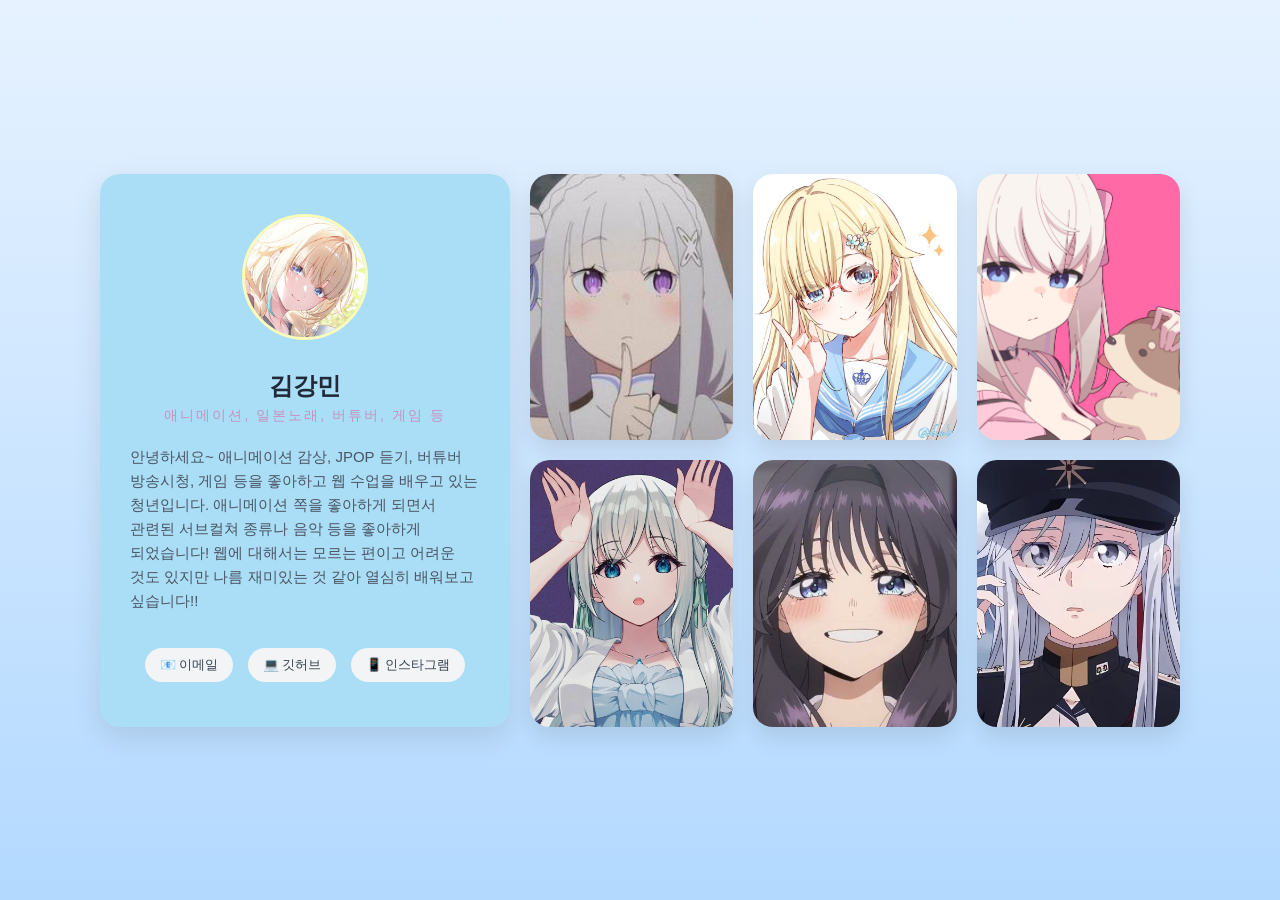
==== index.html @ 2490e979 "main" ====
<head>
    <link rel="stylesheet" href="./card.css">
</head>
<body>

<div class="bg-animation">
  <svg class="snow-container" xmlns="http://www.w3.org/2000/svg">
    <circle class="snow snow--near" cx="10%" cy="-10" r="4" />
    <circle class="snow snow--mid" cx="30%" cy="-10" r="3" />
    <circle class="snow snow--far" cx="50%" cy="-10" r="2" />
    <circle class="snow snow--near" cx="70%" cy="-10" r="4" />
    <circle class="snow snow--mid" cx="90%" cy="-10" r="3" />
    <circle class="snow snow--near" cx="20%" cy="-10" r="4" />
    <circle class="snow snow--far" cx="40%" cy="-10" r="2" />
    <circle class="snow snow--mid" cx="60%" cy="-10" r="3" />
    <circle class="snow snow--near" cx="85%" cy="-10" r="4" />
  </svg>
</div>

<div class="main-container">
    
    <div class="bg-box">
        <img src="./에마.jpg" alt="프로필 이미지" class="profile-img">
        <div class="name"> 김강민 </div>
        <div class="job-title">애니메이션, 일본노래, 버튜버, 게임 등</div>

        <div class="about-me">
            안녕하세요~ 애니메이션 감상, JPOP 듣기, 버튜버 방송시청, 게임 등을 좋아하고 웹 수업을 배우고 있는 청년입니다.
            애니메이션 쪽을 좋아하게 되면서 관련된 서브컬쳐 종류나 음악 등을 좋아하게 되었습니다!
            웹에 대해서는 모르는 편이고 어려운 것도 있지만 나름 재미있는 것 같아 열심히 배워보고 싶습니다!!
        </div>

        <div>
            <a href="mailto:email@example.com" class="contact-info">📧 이메일</a>
            <a href="https://github.com" target="_blank" class="contact-info">💻 깃허브</a>
            <a href="https://instagram.com" class="contact-info">📱 인스타그램</a>
        </div>
    </div>

    <div class="photo-grid">
        <div class="item">
           <a href="https://youtu.be/84YBqfpCGW8?si=jDHwDdbgy-6Jnqzn" target="_blank">
             <img src="에밀리아2.jpg" alt="사진1">
           </a>
        </div>
        <div class="item">
            <a href="https://youtu.be/Dlo0Pb09HX0?si=619pWWbHcp1ZUvJd" target="_blank">
              <img src="에마2.jpg" alt="사진2">
            </a>
        </div>
        <div class="item">
            <a href="https://youtu.be/8aWrjjBdbts?si=ohreyb9HjMjABsz2" target="_blank">
              <img src="1805329-1.output.png" alt="사진3">
            </a>
        </div>
        <div class="item">
            <a href="https://youtu.be/Nv1dsznzMKw?si=QJFB2VbqBX2gSw3W" target="_blank">
              <img src="나쿠루.jpg" alt="사진4">
            </a>
        </div>
        <div class="item">
            <a href="https://youtu.be/fRNtAxbHA0Y?si=1mSKFMz6PB5HPCNo" target="_blank">
              <img src="카오루코.jpg" alt="사진5">
            </a>
        </div>
        <div class="item">
            <a href="https://youtu.be/YGOX7Tj0dMY?si=r-Lo9tLbPMK24MB4" target="_blank"><img src="레나.jpg" alt="사진6"></a>
        </div>
    </div>

</div>
</body>
---- card.css ----
body {
  margin: 0;
  display: grid;
  justify-content: center;
  align-items: center;
  height: 100vh;
  font-family: 'Gowun Dodum', sans-serif;
  background-color: #f0f4f8; /* 베이스는 차분한 그레이시 블루 */
  overflow: hidden;
  position: relative;
}

/* 배경 컨테이너 */
.bg-animation {
  position: fixed;
  top: 0;
  left: 0;
  width: 100%;
  height: 100%;
  z-index: -1;
  background: linear-gradient(to bottom, #e6f2ff, #b3d9ff); /* 하늘색 그라데이션 */
  overflow: hidden;
}

.snow-container {
  width: 100%;
  height: 100%;
}

/* 눈송이 기본 스타일 */
.snow {
  fill: white;
  opacity: 0.8;
  animation: fall linear infinite;
}

/* 거리감에 따른 눈송이 크기와 속도 조절 */
.snow--near {
  animation-duration: 7s;
  filter: blur(1px);
}

.snow--mid {
  animation-duration: 12s;
  opacity: 0.5;
  filter: blur(2px);
}

.snow--far {
  animation-duration: 18s;
  opacity: 0.3;
  filter: blur(3px);
}

/* 눈송이마다 시작 지연 시간을 다르게 해서 랜덤하게 내리는 느낌 부여 */
.snow:nth-child(1) { left: 10%; animation-delay: 0s; }
.snow:nth-child(2) { left: 30%; animation-delay: 2s; }
.snow:nth-child(3) { left: 50%; animation-delay: 4s; }
.snow:nth-child(4) { left: 70%; animation-delay: 1s; }
.snow:nth-child(5) { left: 90%; animation-delay: 3s; }
.snow:nth-child(6) { left: 20%; animation-delay: 5s; }
.snow:nth-child(7) { left: 45%; animation-delay: 0.5s; }
.snow:nth-child(8) { left: 65%; animation-delay: 2.5s; }
.snow:nth-child(9) { left: 80%; animation-delay: 4.5s; }

/* ❄️ 아래로 떨어지면서 좌우로 흔들리는 애니메이션 */
@keyframes fall {
  0% {
    transform: translateY(-10vh) translateX(0);
  }
  25% {
    transform: translateY(25vh) translateX(15px);
  }
  50% {
    transform: translateY(50vh) translateX(-15px);
  }
  75% {
    transform: translateY(75vh) translateX(15px);
  }
  100% {
    transform: translateY(110vh) translateX(0);
  }
}



.bg-box{
  background-color: rgb(170, 222, 247);
  width: 350px;
  padding: 40px 30px;
  border-radius: 20px;
  box-shadow: 0 10px 30px rgba(0, 0, 0, 0.1); /* 그림자 효과 */
  text-align: center; /* 카드 안의 모든 요소를 가운데 정렬 */
}

.main-container {
  display: grid;
  grid-template-columns: 350px 1fr; 
  gap: 80px; 
  align-items: stretch; /* ✨ 핵심: 왼쪽과 오른쪽의 높이를 동일하게 맞춤 */
  width: 90%;
  max-width: 1200px;
  margin: 0 auto;
  z-index: 10;
  position: relative;
}

/* 오른쪽 사진 그리드 간격도 살짝 조정 */
.photo-grid {
  display: grid;
  grid-template-columns: repeat(3, 1fr); /* 3열 */
  grid-template-rows: repeat(2, 1fr);    /* 2행 */
  gap: 20px; 
}

.item {
  width: 100%;
  /* height: 200px;  <-- ❌ 기존의 고정 높이는 삭제하거나 주석 처리하세요! */
  height: 100%;      /* ✨ 부모(photo-grid)가 준 높이를 꽉 채웁니다 */
  border-radius: 20px;
  overflow: hidden;
  box-shadow: 0 10px 25px rgba(0,0,0,0.1);
}

.item img {
  width: 100%;
  height: 100%;
  object-fit: cover; /* 사진이 일그러지지 않게 꽉 채움 */
  transition: transform 0.4s ease;
}

.profile-img {
  width: 120px;
  height: 120px;
  border-radius: 50%; /* 50%를 주면 완벽한 원이 됩니다 */
  object-fit: cover;
  margin-bottom: 30px;
  border: 3px solid #fcfbb9; /* 테두리 색상 */
}

.name {
  /* 글자 색상, 크기, 굵기를 변경해보세요 */
  color: #1f2937;
  font-size: 24px;
  font-weight: bold;
  margin-bottom: 5px;
}

.job-title {
  /* 글자 색상을 회색 톤으로 바꾸고 살짝 띄워보세요 */
  color: #c990bf; /* 메인 테마색인 초록색 사용 */
  font-size: 14px;
  letter-spacing: 2px; /* 자간(글자 사이 간격) 넓히기 */
  margin-bottom: 20px;
}

.about-me {
  color: #4b5563;
  font-size: 15px;
  line-height: 1.6; /* 줄 간격 넓혀서 가독성 높이기 */
  margin-bottom: 30px;
  text-align: left; /* 본문만 왼쪽 정렬로 변경 */
  word-break: keep-all; /* 단어 단위로 줄바꿈 (한글 가독성에 좋음) */
}

.contact-info {
  display: inline-block;
  background-color: #f3f4f6;
  color: #374151;
  padding: 8px 15px;
  border-radius: 20px;
  font-size: 13px;
  margin: 5px;
  text-decoration: none; /* 링크 밑줄 제거 */
}

/* 연락처에 마우스 올렸을 때 효과 */
.contact-info:hover {
  background-color: #10b981;
  color: white;
}

/* ✨ 마우스를 올렸을 때 이미지 확대 효과 */
.item:hover img {
  transform: scale(1.1); /* 1.1배 커짐 (숫자를 키우면 더 많이 커져요) */
}

/* 추가 팁: 사진에 마우스를 올렸을 때 약간 밝아지거나 어두워지게 하고 싶다면? */
.item:hover {
  box-shadow: 0 15px 35px rgba(0,0,0,0.2); /* 그림자도 살짝 더 진하게 */
  border-color: rgb(42, 230, 255);        /* 초록 테두리 강조 */
  box-shadow: 0 10px 28px rgb(131, 251, 255);  /* 초록 그림자 */
}
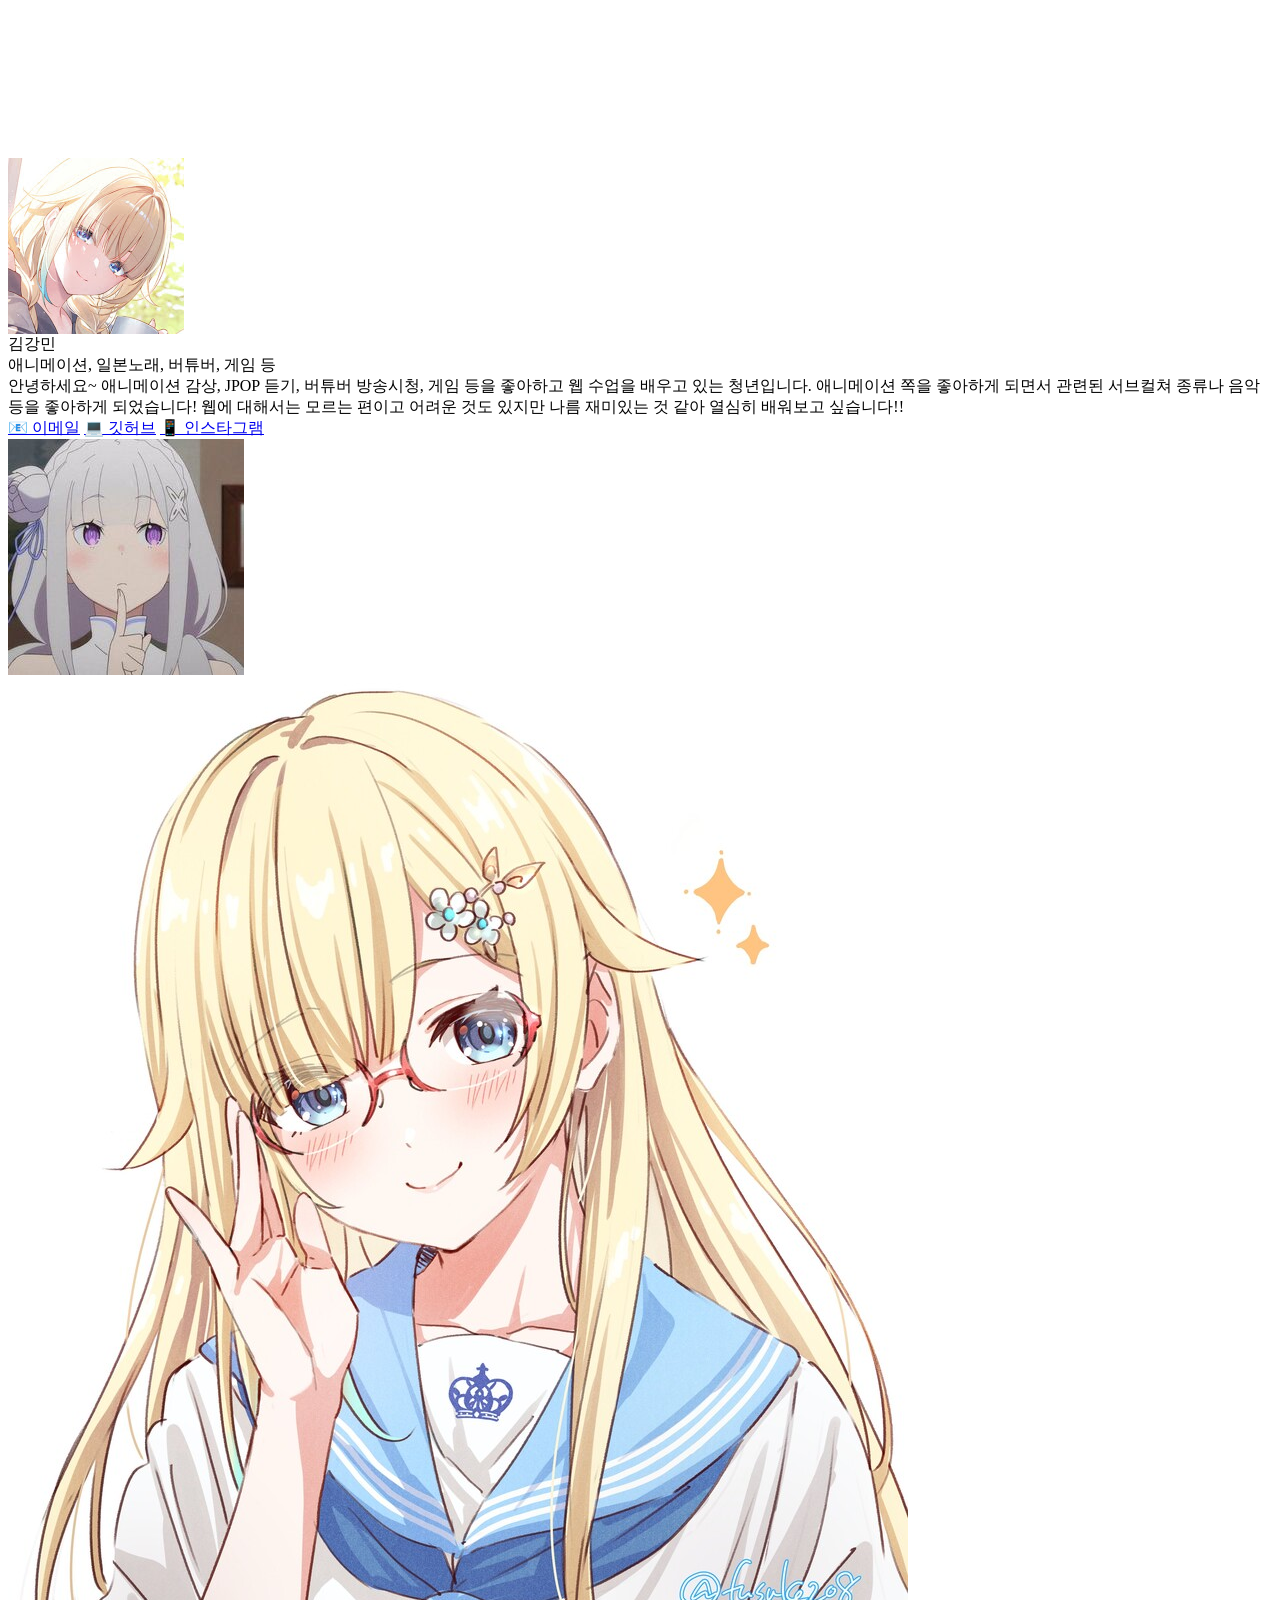
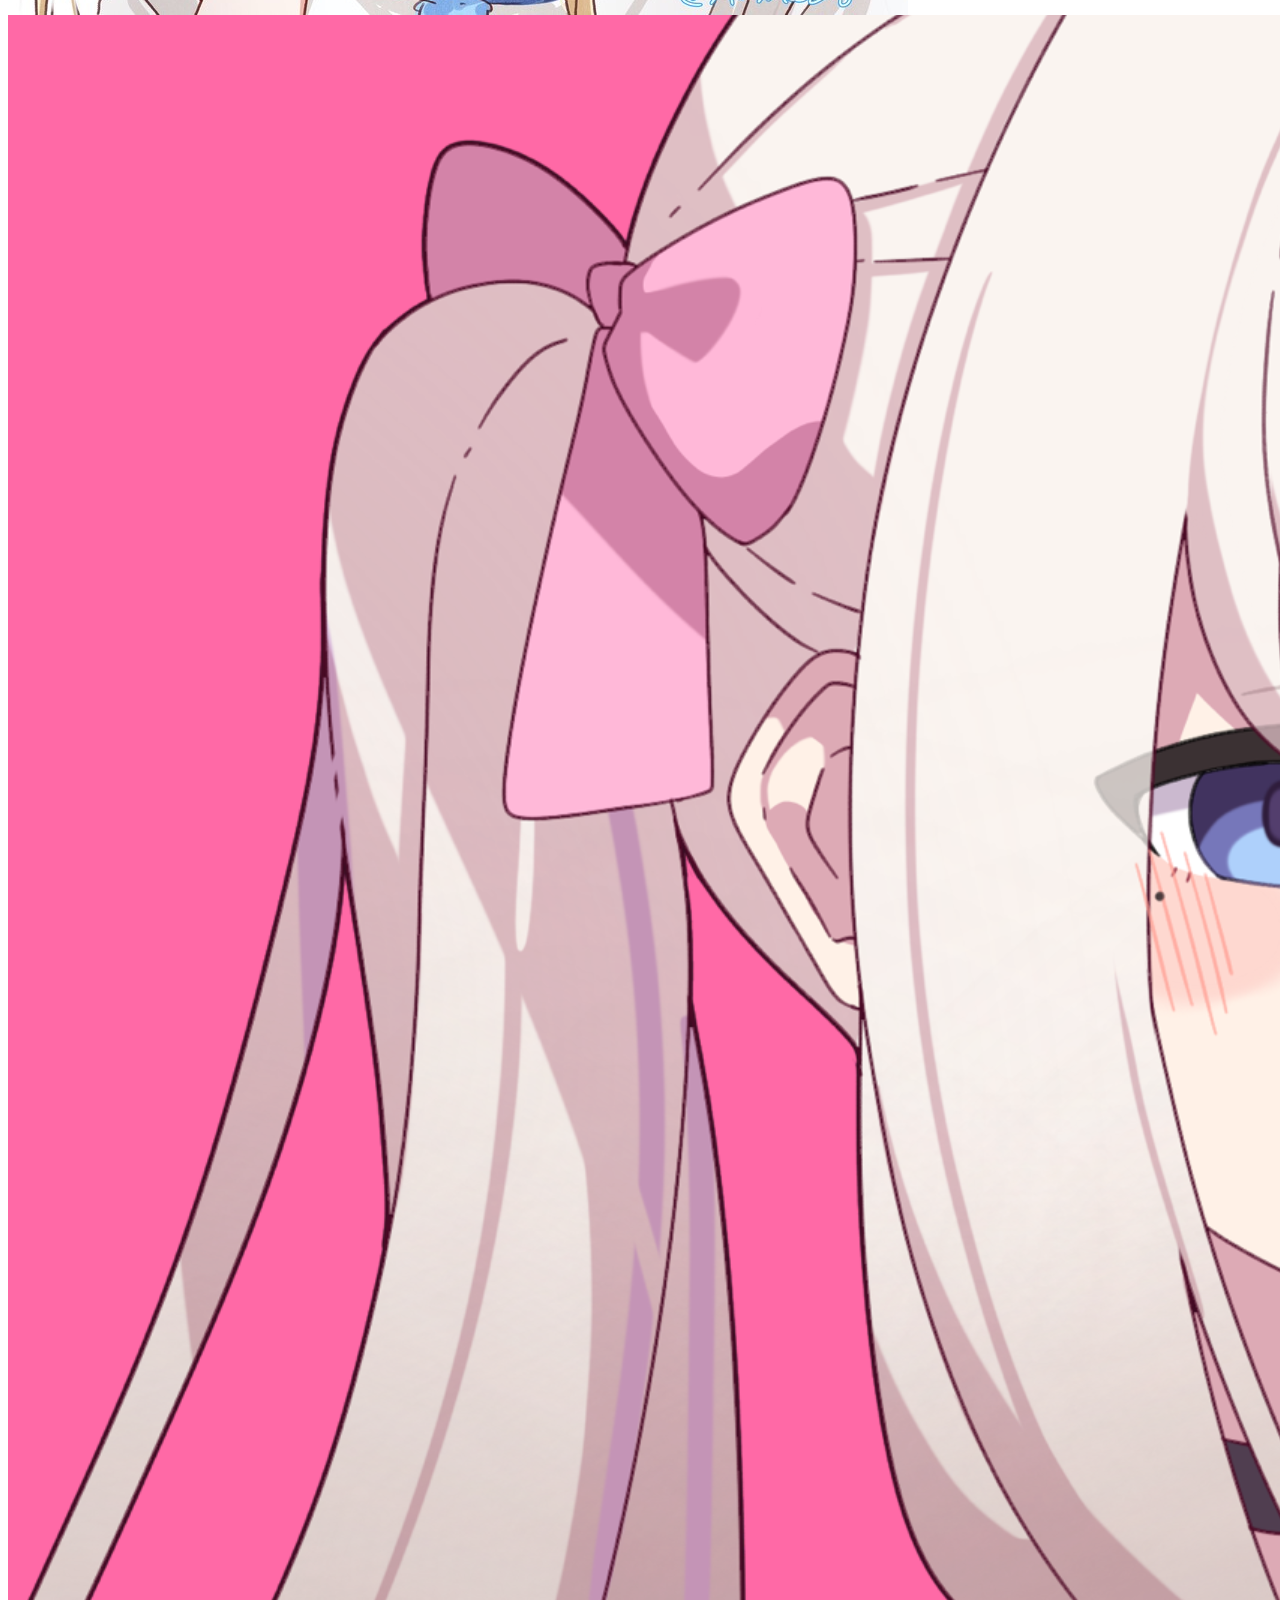
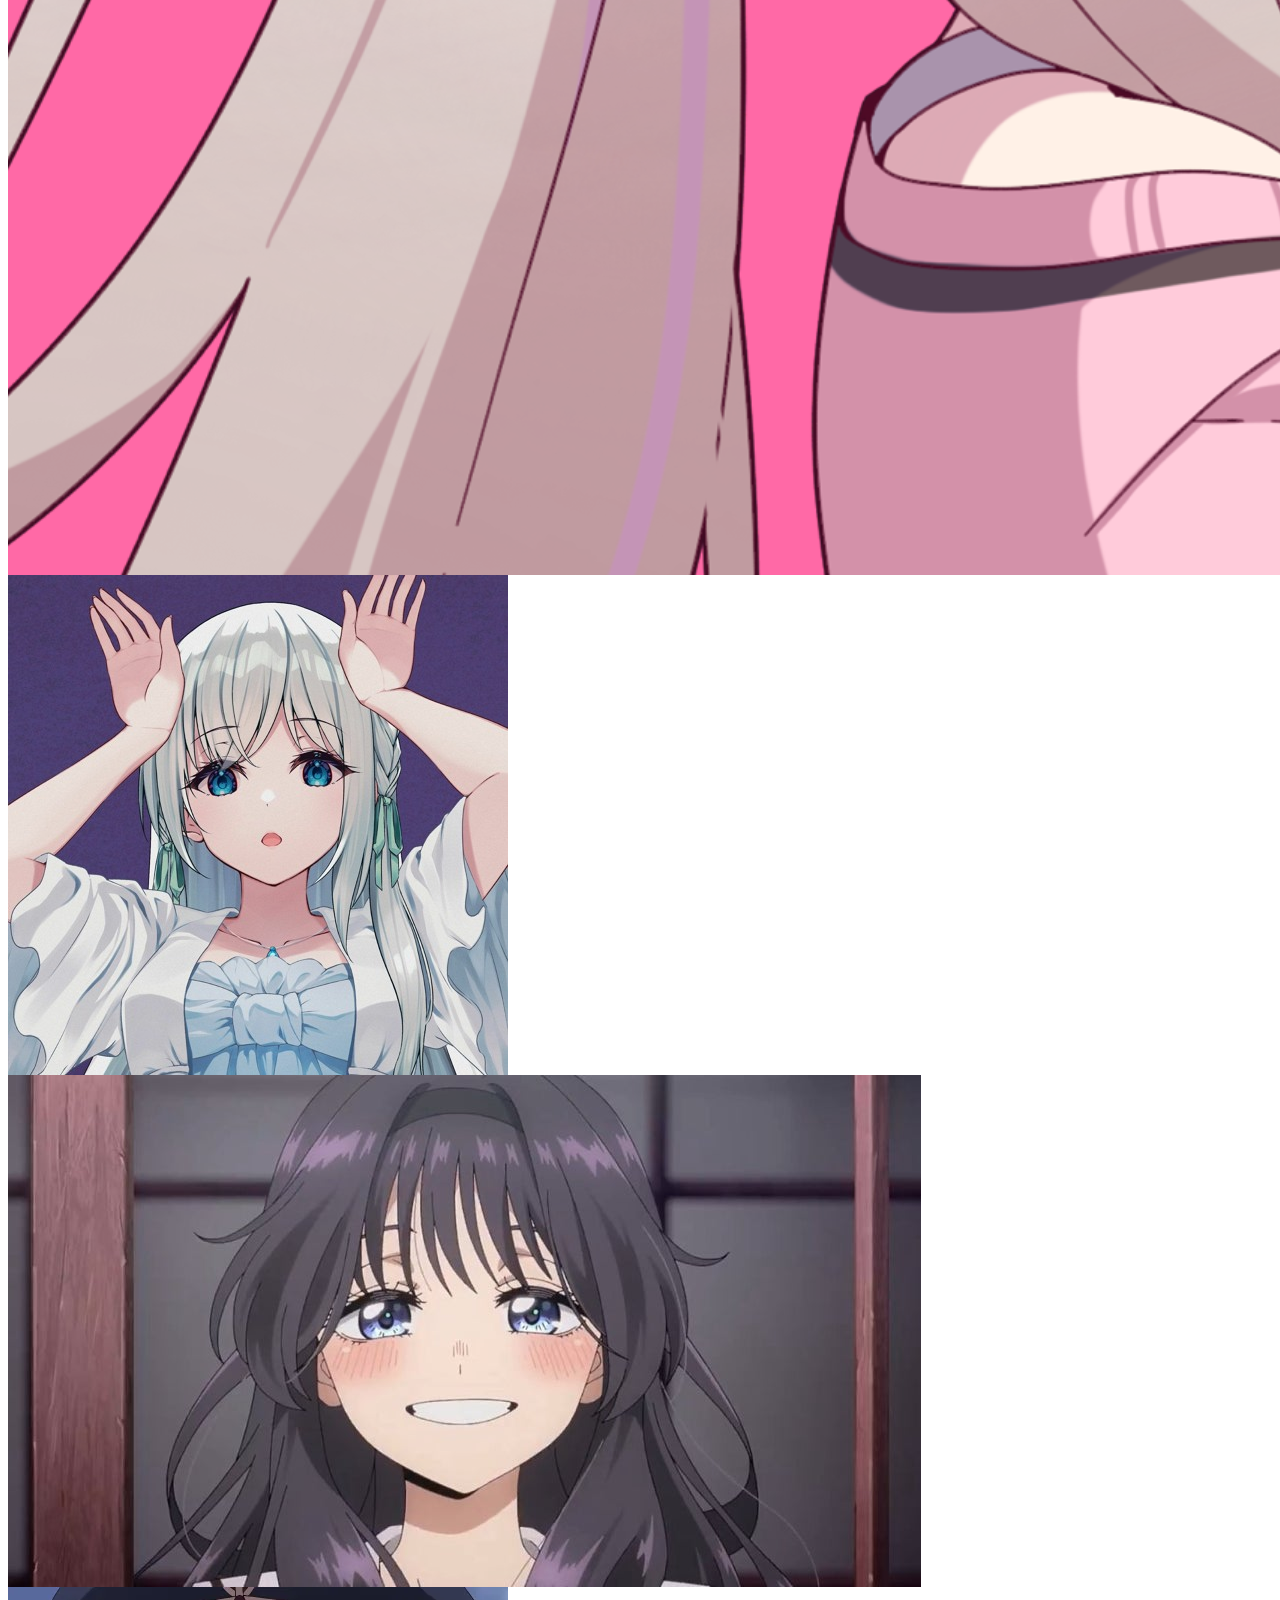
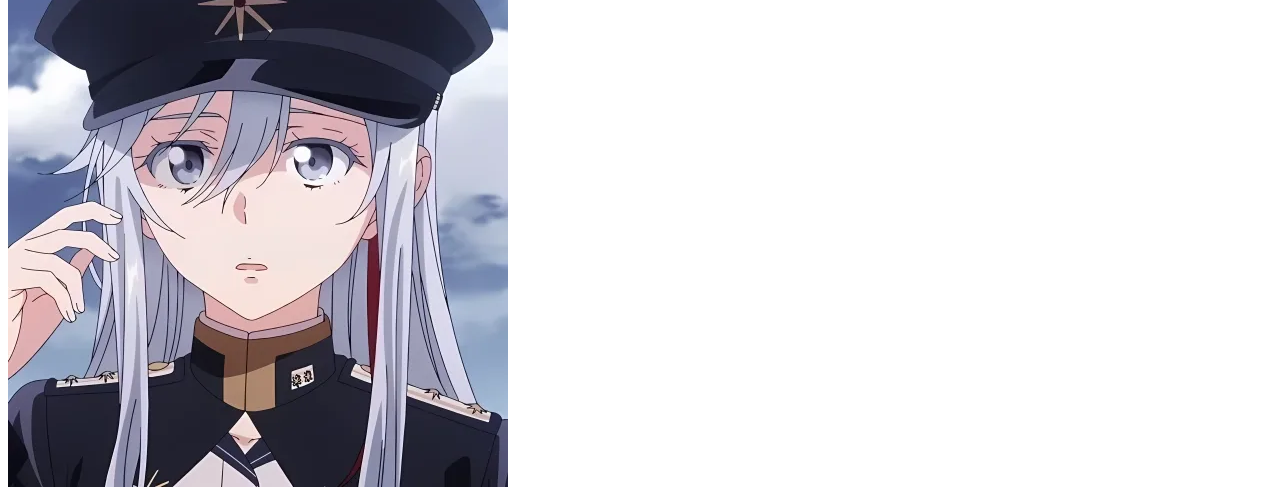
==== commit b7c99984: "main" ====
--- a/index.html
+++ b/index.html
@@ -1,5 +1,5 @@
 <head>
-    <link rel="stylesheet" href="./card.css">
+    <link rel="stylesheet" href="./Card.css">
 </head>
 <body>
 
@@ -20,7 +20,7 @@
 <div class="main-container">
     
     <div class="bg-box">
-        <img src="./에마.jpg" alt="프로필 이미지" class="profile-img">
+        <img src="./ema.jpg" alt="프로필 이미지" class="profile-img">
         <div class="name"> 김강민 </div>
         <div class="job-title">애니메이션, 일본노래, 버튜버, 게임 등</div>
 
@@ -40,31 +40,31 @@
     <div class="photo-grid">
         <div class="item">
            <a href="https://youtu.be/84YBqfpCGW8?si=jDHwDdbgy-6Jnqzn" target="_blank">
-             <img src="에밀리아2.jpg" alt="사진1">
+             <img src="emilia2.jpg" alt="사진1">
            </a>
         </div>
         <div class="item">
             <a href="https://youtu.be/Dlo0Pb09HX0?si=619pWWbHcp1ZUvJd" target="_blank">
-              <img src="에마2.jpg" alt="사진2">
+              <img src="ema2.jpg" alt="사진2">
             </a>
         </div>
         <div class="item">
             <a href="https://youtu.be/8aWrjjBdbts?si=ohreyb9HjMjABsz2" target="_blank">
-              <img src="1805329-1.output.png" alt="사진3">
+              <img src="yume.png" alt="사진3">
             </a>
         </div>
         <div class="item">
             <a href="https://youtu.be/Nv1dsznzMKw?si=QJFB2VbqBX2gSw3W" target="_blank">
-              <img src="나쿠루.jpg" alt="사진4">
+              <img src="nakuru.jpg" alt="사진4">
             </a>
         </div>
         <div class="item">
             <a href="https://youtu.be/fRNtAxbHA0Y?si=1mSKFMz6PB5HPCNo" target="_blank">
-              <img src="카오루코.jpg" alt="사진5">
+              <img src="kaoruko.jpg" alt="사진5">
             </a>
         </div>
         <div class="item">
-            <a href="https://youtu.be/YGOX7Tj0dMY?si=r-Lo9tLbPMK24MB4" target="_blank"><img src="레나.jpg" alt="사진6"></a>
+            <a href="https://youtu.be/YGOX7Tj0dMY?si=r-Lo9tLbPMK24MB4" target="_blank"><img src="rena.jpg" alt="사진6"></a>
         </div>
     </div>
 
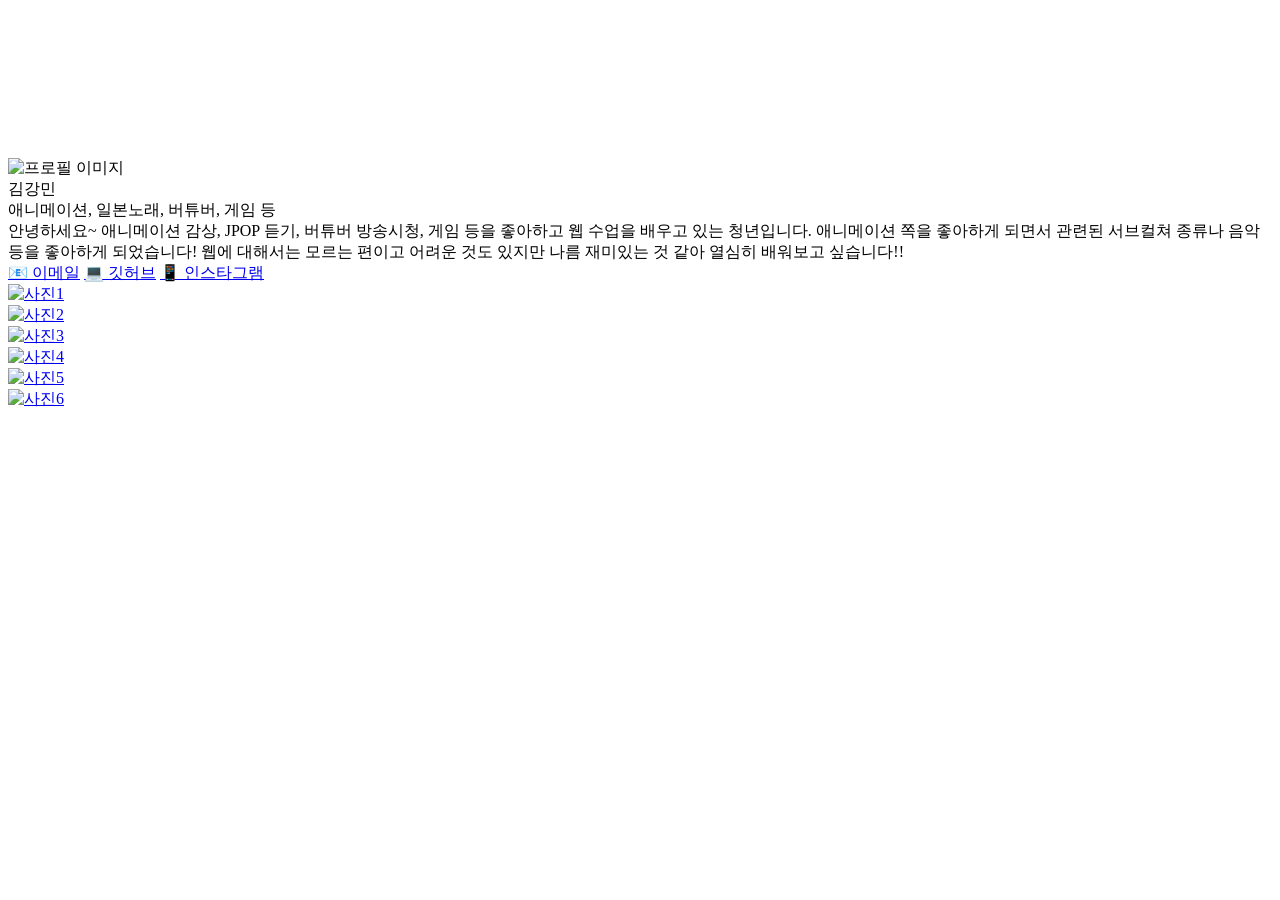
==== commit 390f225d: "main" ====
--- a/index.html
+++ b/index.html
@@ -20,7 +20,7 @@
 <div class="main-container">
     
     <div class="bg-box">
-        <img src="./ema.jpg" alt="프로필 이미지" class="profile-img">
+        <img src="./Ema.jpg" alt="프로필 이미지" class="profile-img">
         <div class="name"> 김강민 </div>
         <div class="job-title">애니메이션, 일본노래, 버튜버, 게임 등</div>
 
@@ -40,31 +40,31 @@
     <div class="photo-grid">
         <div class="item">
            <a href="https://youtu.be/84YBqfpCGW8?si=jDHwDdbgy-6Jnqzn" target="_blank">
-             <img src="emilia2.jpg" alt="사진1">
+             <img src="Emilia2.jpg" alt="사진1">
            </a>
         </div>
         <div class="item">
             <a href="https://youtu.be/Dlo0Pb09HX0?si=619pWWbHcp1ZUvJd" target="_blank">
-              <img src="ema2.jpg" alt="사진2">
+              <img src="Ema2.jpg" alt="사진2">
             </a>
         </div>
         <div class="item">
             <a href="https://youtu.be/8aWrjjBdbts?si=ohreyb9HjMjABsz2" target="_blank">
-              <img src="yume.png" alt="사진3">
+              <img src="Yume.png" alt="사진3">
             </a>
         </div>
         <div class="item">
             <a href="https://youtu.be/Nv1dsznzMKw?si=QJFB2VbqBX2gSw3W" target="_blank">
-              <img src="nakuru.jpg" alt="사진4">
+              <img src="Nakuru.jpg" alt="사진4">
             </a>
         </div>
         <div class="item">
             <a href="https://youtu.be/fRNtAxbHA0Y?si=1mSKFMz6PB5HPCNo" target="_blank">
-              <img src="kaoruko.jpg" alt="사진5">
+              <img src="Kaoruko.jpg" alt="사진5">
             </a>
         </div>
         <div class="item">
-            <a href="https://youtu.be/YGOX7Tj0dMY?si=r-Lo9tLbPMK24MB4" target="_blank"><img src="rena.jpg" alt="사진6"></a>
+            <a href="https://youtu.be/YGOX7Tj0dMY?si=r-Lo9tLbPMK24MB4" target="_blank"><img src="Rena.jpg" alt="사진6"></a>
         </div>
     </div>
 
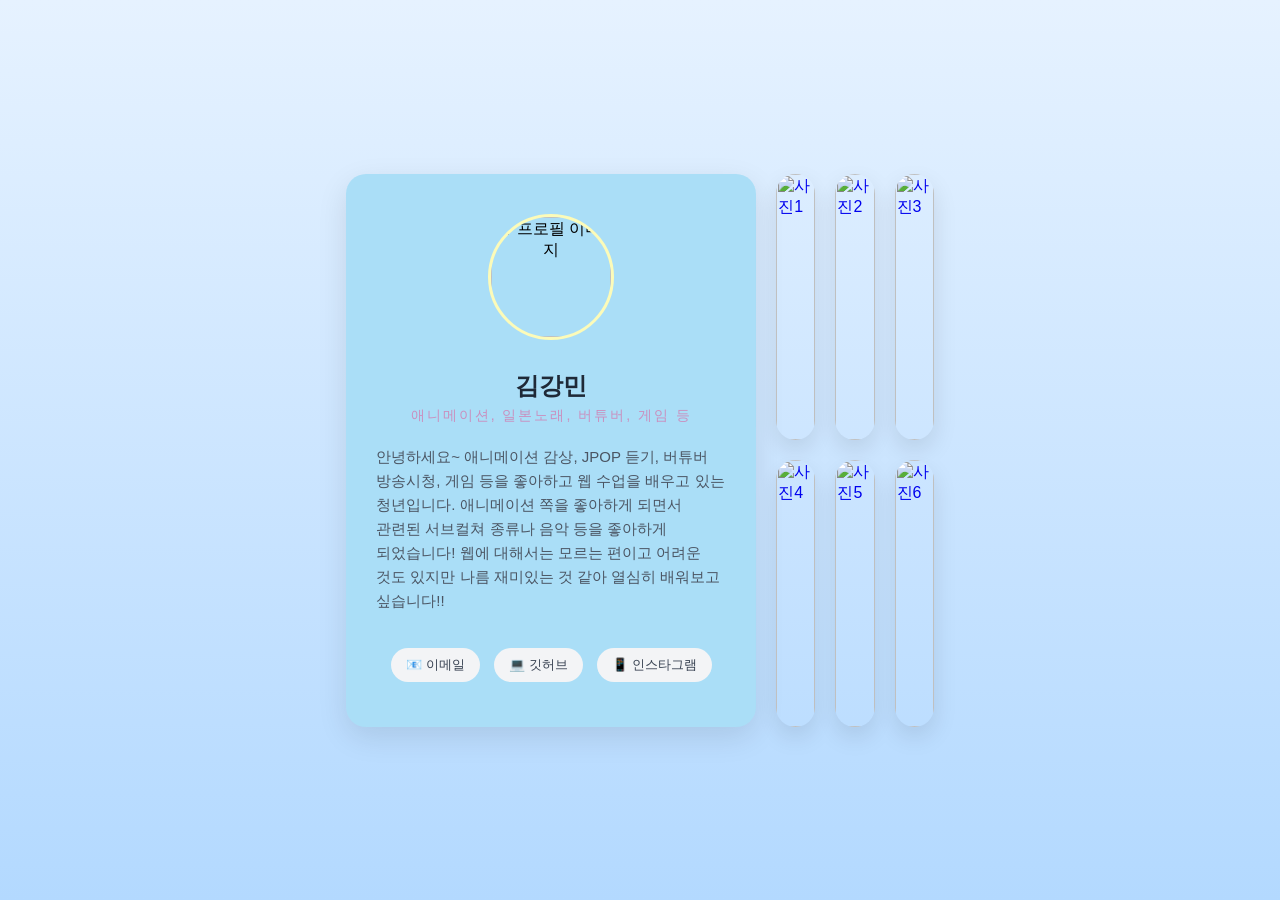
==== commit 5b3c4789: "main" ====
--- a/index.html
+++ b/index.html
@@ -1,5 +1,5 @@
 <head>
-    <link rel="stylesheet" href="./Card.css">
+    <link rel="stylesheet" href="./style.css">
 </head>
 <body>
 
@@ -40,31 +40,32 @@
     <div class="photo-grid">
         <div class="item">
            <a href="https://youtu.be/84YBqfpCGW8?si=jDHwDdbgy-6Jnqzn" target="_blank">
-             <img src="Emilia2.jpg" alt="사진1">
+             <img src="./Emilia2.jpg" alt="사진1">
            </a>
         </div>
         <div class="item">
             <a href="https://youtu.be/Dlo0Pb09HX0?si=619pWWbHcp1ZUvJd" target="_blank">
-              <img src="Ema2.jpg" alt="사진2">
+              <img src="./Ema2.jpg" alt="사진2">
             </a>
         </div>
         <div class="item">
             <a href="https://youtu.be/8aWrjjBdbts?si=ohreyb9HjMjABsz2" target="_blank">
-              <img src="Yume.png" alt="사진3">
+              <img src="./Yume.png" alt="사진3">
             </a>
         </div>
         <div class="item">
             <a href="https://youtu.be/Nv1dsznzMKw?si=QJFB2VbqBX2gSw3W" target="_blank">
-              <img src="Nakuru.jpg" alt="사진4">
+              <img src="./Nakuru.jpg" alt="사진4">
             </a>
         </div>
         <div class="item">
             <a href="https://youtu.be/fRNtAxbHA0Y?si=1mSKFMz6PB5HPCNo" target="_blank">
-              <img src="Kaoruko.jpg" alt="사진5">
+              <img src="./Kaoruko.jpg" alt="사진5">
             </a>
         </div>
         <div class="item">
-            <a href="https://youtu.be/YGOX7Tj0dMY?si=r-Lo9tLbPMK24MB4" target="_blank"><img src="Rena.jpg" alt="사진6"></a>
+            <a href="https://youtu.be/YGOX7Tj0dMY?si=r-Lo9tLbPMK24MB4" target="_blank">
+              <img src="./Rena.jpg" alt="사진6"></a>
         </div>
     </div>
 
--- a/style.css
+++ b/style.css
@@ -0,0 +1,193 @@
+body {
+  margin: 0;
+  display: grid;
+  justify-content: center;
+  align-items: center;
+  height: 100vh;
+  font-family: 'Gowun Dodum', sans-serif;
+  background-color: #f0f4f8; /* 베이스는 차분한 그레이시 블루 */
+  overflow: hidden;
+  position: relative;
+}
+
+/* 배경 컨테이너 */
+.bg-animation {
+  position: fixed;
+  top: 0;
+  left: 0;
+  width: 100%;
+  height: 100%;
+  z-index: -1;
+  background: linear-gradient(to bottom, #e6f2ff, #b3d9ff); /* 하늘색 그라데이션 */
+  overflow: hidden;
+}
+
+.snow-container {
+  width: 100%;
+  height: 100%;
+}
+
+/* 눈송이 기본 스타일 */
+.snow {
+  fill: white;
+  opacity: 0.8;
+  animation: fall linear infinite;
+}
+
+/* 거리감에 따른 눈송이 크기와 속도 조절 */
+.snow--near {
+  animation-duration: 7s;
+  filter: blur(1px);
+}
+
+.snow--mid {
+  animation-duration: 12s;
+  opacity: 0.5;
+  filter: blur(2px);
+}
+
+.snow--far {
+  animation-duration: 18s;
+  opacity: 0.3;
+  filter: blur(3px);
+}
+
+/* 눈송이마다 시작 지연 시간을 다르게 해서 랜덤하게 내리는 느낌 부여 */
+.snow:nth-child(1) { left: 10%; animation-delay: 0s; }
+.snow:nth-child(2) { left: 30%; animation-delay: 2s; }
+.snow:nth-child(3) { left: 50%; animation-delay: 4s; }
+.snow:nth-child(4) { left: 70%; animation-delay: 1s; }
+.snow:nth-child(5) { left: 90%; animation-delay: 3s; }
+.snow:nth-child(6) { left: 20%; animation-delay: 5s; }
+.snow:nth-child(7) { left: 45%; animation-delay: 0.5s; }
+.snow:nth-child(8) { left: 65%; animation-delay: 2.5s; }
+.snow:nth-child(9) { left: 80%; animation-delay: 4.5s; }
+
+/* ❄️ 아래로 떨어지면서 좌우로 흔들리는 애니메이션 */
+@keyframes fall {
+  0% {
+    transform: translateY(-10vh) translateX(0);
+  }
+  25% {
+    transform: translateY(25vh) translateX(15px);
+  }
+  50% {
+    transform: translateY(50vh) translateX(-15px);
+  }
+  75% {
+    transform: translateY(75vh) translateX(15px);
+  }
+  100% {
+    transform: translateY(110vh) translateX(0);
+  }
+}
+
+
+
+.bg-box{
+  background-color: rgb(170, 222, 247);
+  width: 350px;
+  padding: 40px 30px;
+  border-radius: 20px;
+  box-shadow: 0 10px 30px rgba(0, 0, 0, 0.1); /* 그림자 효과 */
+  text-align: center; /* 카드 안의 모든 요소를 가운데 정렬 */
+}
+
+.main-container {
+  display: grid;
+  grid-template-columns: 350px 1fr; 
+  gap: 80px; 
+  align-items: stretch; /* ✨ 핵심: 왼쪽과 오른쪽의 높이를 동일하게 맞춤 */
+  width: 90%;
+  max-width: 1200px;
+  margin: 0 auto;
+  z-index: 10;
+  position: relative;
+}
+
+/* 오른쪽 사진 그리드 간격도 살짝 조정 */
+.photo-grid {
+  display: grid;
+  grid-template-columns: repeat(3, 1fr); /* 3열 */
+  grid-template-rows: repeat(2, 1fr);    /* 2행 */
+  gap: 20px; 
+}
+
+.item {
+  width: 100%;
+  /* height: 200px;  <-- ❌ 기존의 고정 높이는 삭제하거나 주석 처리하세요! */
+  height: 100%;      /* ✨ 부모(photo-grid)가 준 높이를 꽉 채웁니다 */
+  border-radius: 20px;
+  overflow: hidden;
+  box-shadow: 0 10px 25px rgba(0,0,0,0.1);
+}
+
+.item img {
+  width: 100%;
+  height: 100%;
+  object-fit: cover; /* 사진이 일그러지지 않게 꽉 채움 */
+  transition: transform 0.4s ease;
+}
+
+.profile-img {
+  width: 120px;
+  height: 120px;
+  border-radius: 50%; /* 50%를 주면 완벽한 원이 됩니다 */
+  object-fit: cover;
+  margin-bottom: 30px;
+  border: 3px solid #fcfbb9; /* 테두리 색상 */
+}
+
+.name {
+  /* 글자 색상, 크기, 굵기를 변경해보세요 */
+  color: #1f2937;
+  font-size: 24px;
+  font-weight: bold;
+  margin-bottom: 5px;
+}
+
+.job-title {
+  /* 글자 색상을 회색 톤으로 바꾸고 살짝 띄워보세요 */
+  color: #c990bf; /* 메인 테마색인 초록색 사용 */
+  font-size: 14px;
+  letter-spacing: 2px; /* 자간(글자 사이 간격) 넓히기 */
+  margin-bottom: 20px;
+}
+
+.about-me {
+  color: #4b5563;
+  font-size: 15px;
+  line-height: 1.6; /* 줄 간격 넓혀서 가독성 높이기 */
+  margin-bottom: 30px;
+  text-align: left; /* 본문만 왼쪽 정렬로 변경 */
+  word-break: keep-all; /* 단어 단위로 줄바꿈 (한글 가독성에 좋음) */
+}
+
+.contact-info {
+  display: inline-block;
+  background-color: #f3f4f6;
+  color: #374151;
+  padding: 8px 15px;
+  border-radius: 20px;
+  font-size: 13px;
+  margin: 5px;
+  text-decoration: none; /* 링크 밑줄 제거 */
+}
+
+/* 연락처에 마우스 올렸을 때 효과 */
+.contact-info:hover {
+  background-color: #10b981;
+  color: white;
+}
+
+/* ✨ 마우스를 올렸을 때 이미지 확대 효과 */
+.item:hover img {
+  transform: scale(1.1); /* 1.1배 커짐 (숫자를 키우면 더 많이 커져요) */
+}
+
+/* 추가 팁: 사진에 마우스를 올렸을 때 약간 밝아지거나 어두워지게 하고 싶다면? */
+.item:hover {
+  box-shadow: 0 15px 35px rgba(0,0,0,0.2); /* 그림자도 살짝 더 진하게 */
+  border-color: rgb(42, 230, 255);        /* 초록 테두리 강조 */
+  box-shadow: 0 10px 28px rgb(131, 251, 255);  /* 초록 그림자 */
+}
